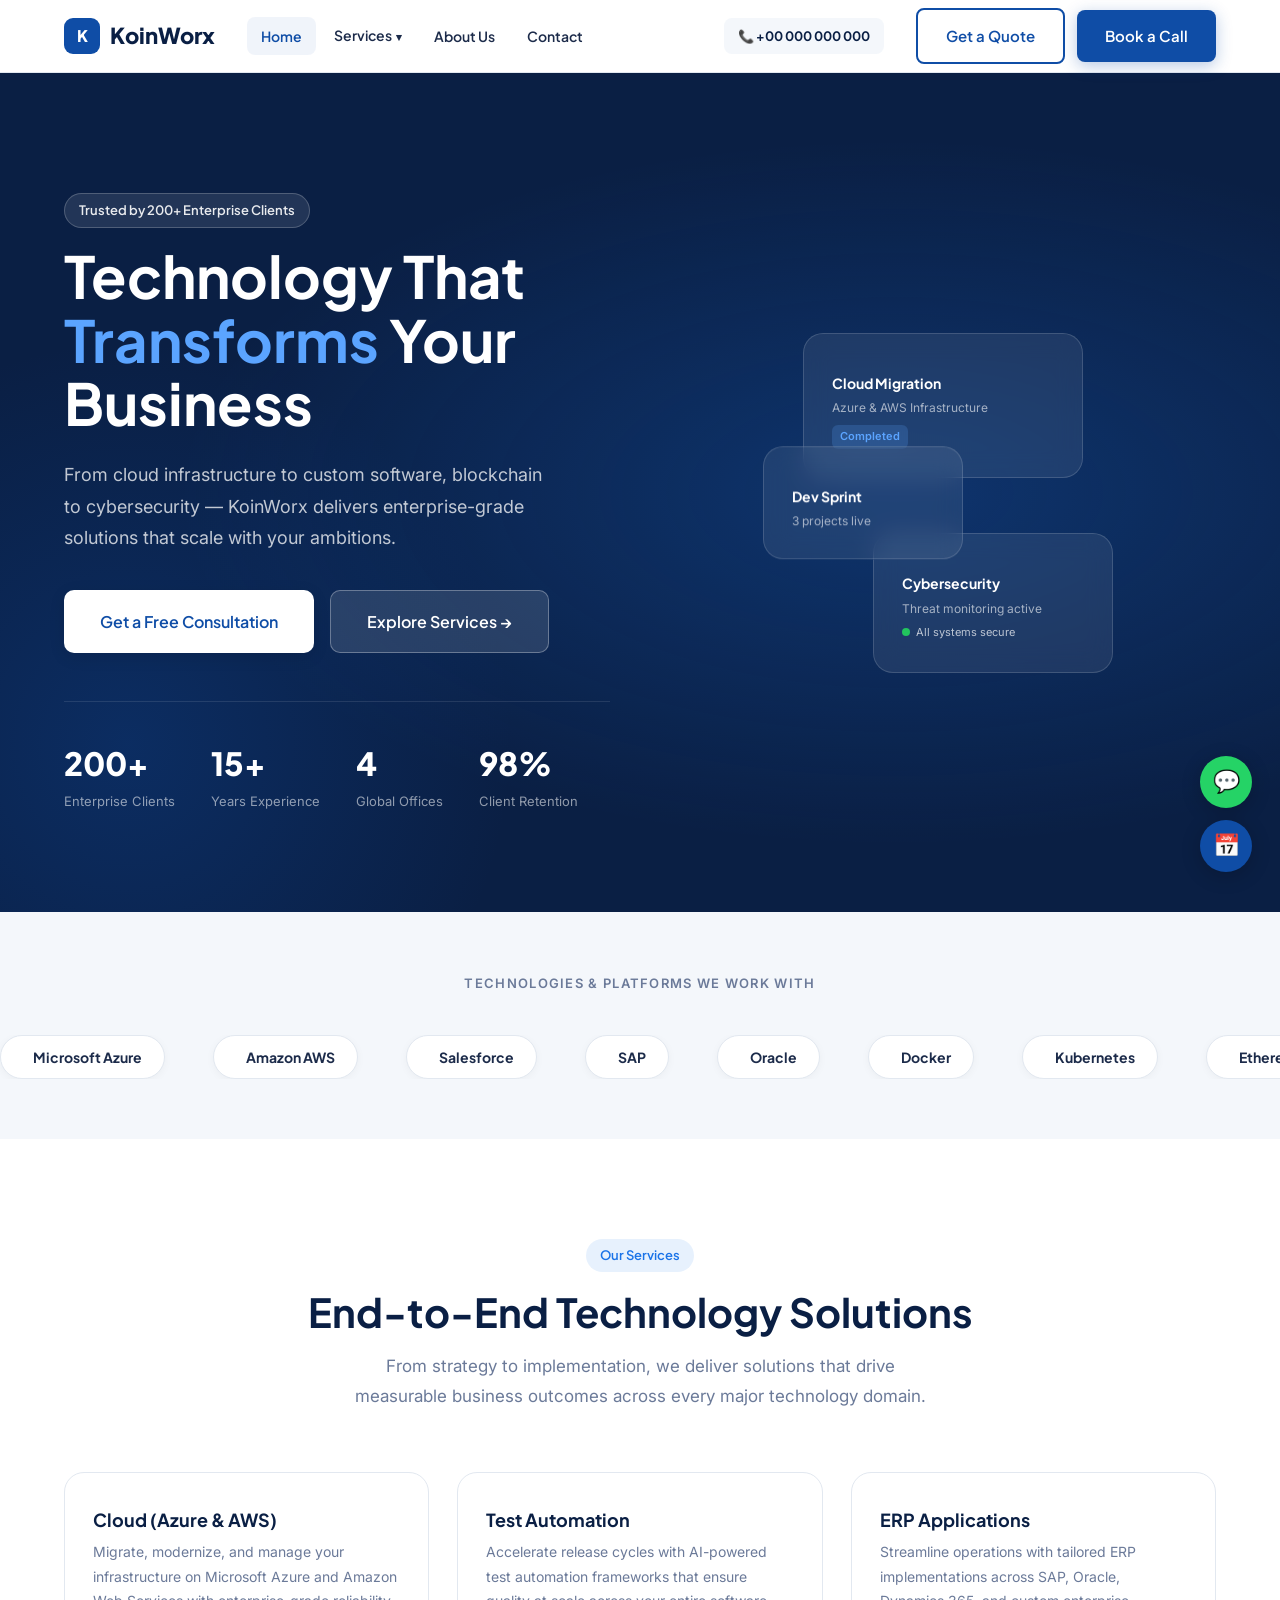
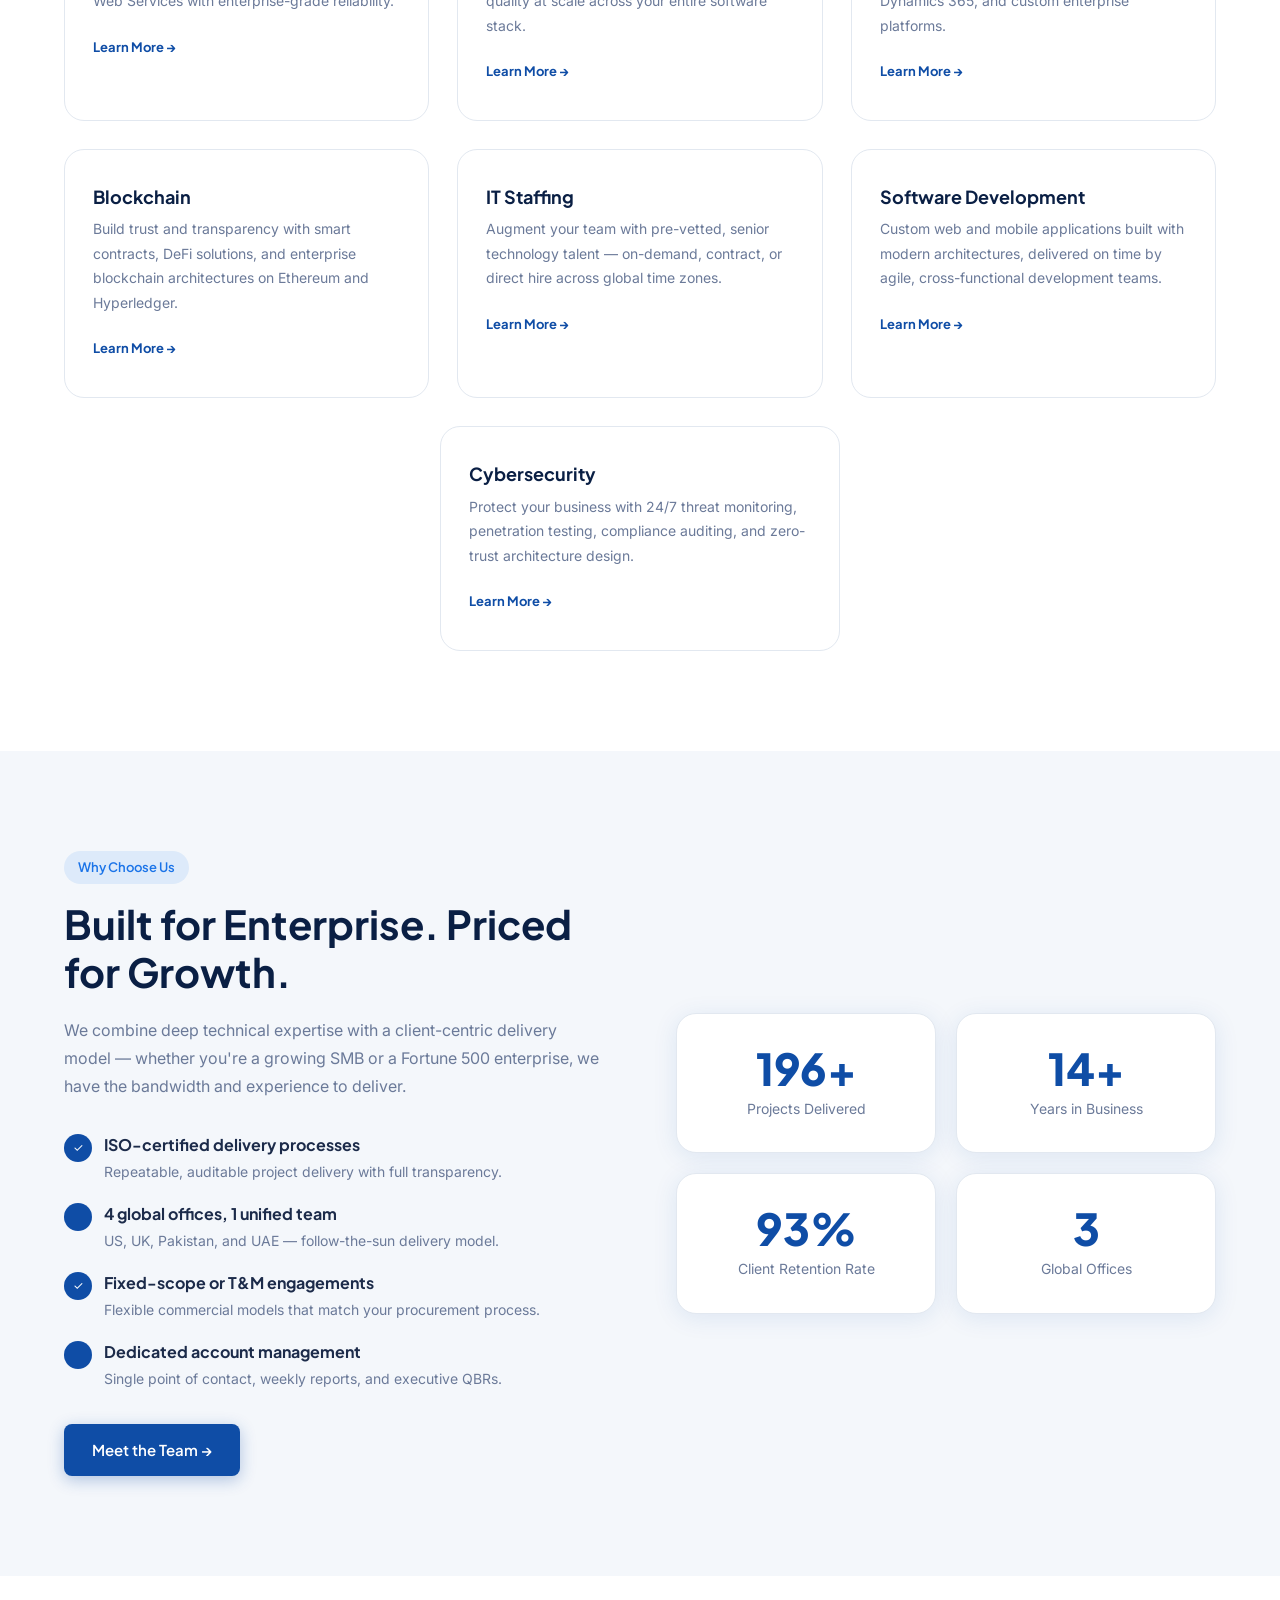
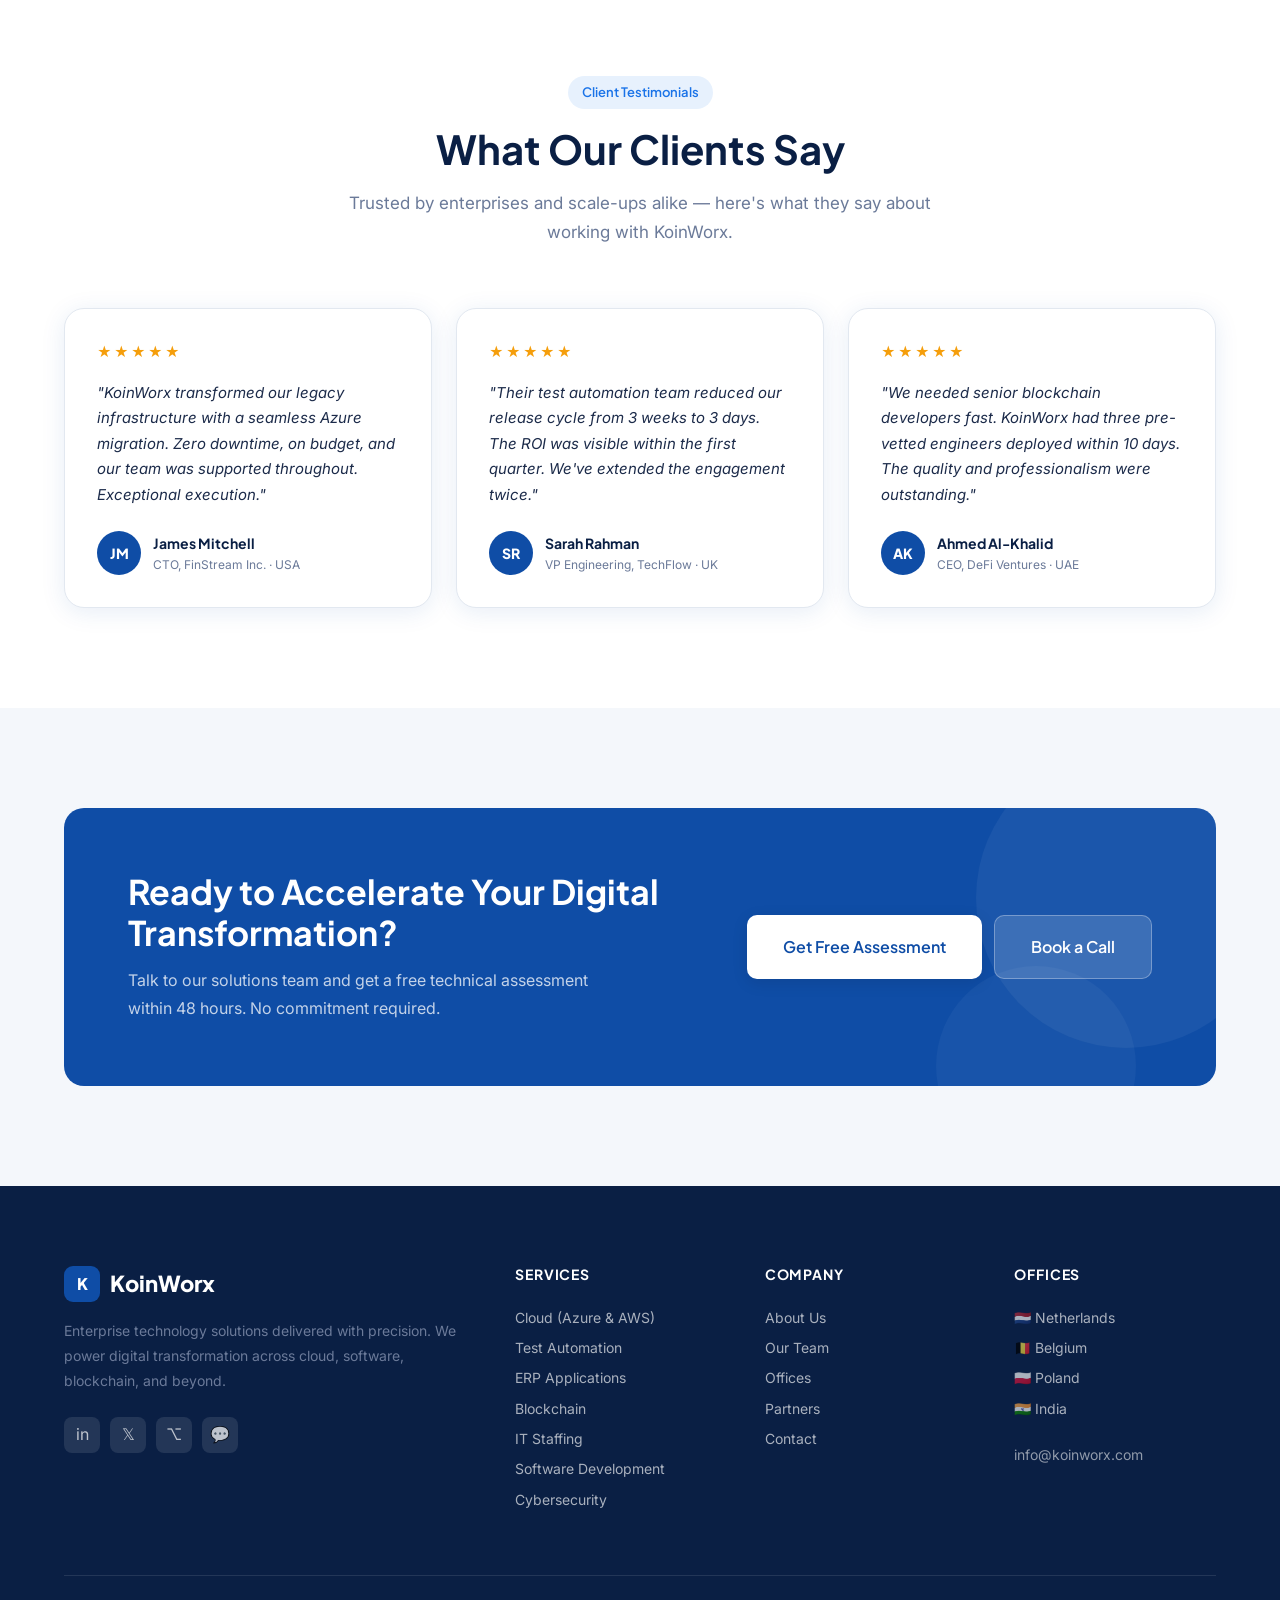
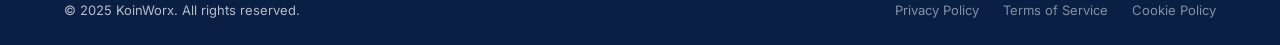
==== index.html @ 133650a2 "Add files via upload" ====
<!DOCTYPE html>
<html lang="en">
<head>
  <meta charset="UTF-8" />
  <meta name="viewport" content="width=device-width, initial-scale=1.0" />
  <title>KoinWorx — Enterprise Technology Solutions</title>
  <meta name="description" content="KoinWorx delivers enterprise-grade cloud, software development, blockchain, ERP, cybersecurity, and IT staffing solutions across the US, UK, Pakistan, and UAE." />
  <link rel="preconnect" href="https://fonts.googleapis.com" />
  <link rel="stylesheet" href="css/style.css" />
</head>
<body>
<div id="nav-placeholder"></div>
<section class="hero">
  <div class="container">
    <div class="hero-grid">
      <div class="hero-content">
        <div class="badge hero-badge">Trusted by 200+ Enterprise Clients</div>
        <h1>Technology That <span>Transforms</span> Your Business</h1>
        <p>From cloud infrastructure to custom software, blockchain to cybersecurity — KoinWorx delivers enterprise-grade solutions that scale with your ambitions.</p>
        <div class="hero-ctas">
          <a href="contact.html" class="btn btn-white btn-lg">Get a Free Consultation</a>
          <a href="services.html" class="btn btn-lg" style="background:rgba(255,255,255,.12);color:white;border:1px solid rgba(255,255,255,.3);">Explore Services →</a>
        </div>
        <div class="hero-stats">
          <div>
            <div class="hero-stat-num"><span data-count="200" data-suffix="+">0+</span></div>
            <div class="hero-stat-label">Enterprise Clients</div>
          </div>
          <div>
            <div class="hero-stat-num"><span data-count="15" data-suffix="+">0+</span></div>
            <div class="hero-stat-label">Years Experience</div>
          </div>
          <div>
            <div class="hero-stat-num"><span data-count="4">0</span></div>
            <div class="hero-stat-label">Global Offices</div>
          </div>
          <div>
            <div class="hero-stat-num"><span data-count="98" data-suffix="%">0%</span></div>
            <div class="hero-stat-label">Client Retention</div>
          </div>
        </div>
      </div>
      <div class="hero-visual">
        <div class="hero-card-stack">
          <div class="hero-card-main c1">
            <div class="hcm-icon"></div>
            <div class="hcm-title">Cloud Migration</div>
            <div class="hcm-sub">Azure & AWS Infrastructure</div>
            <div class="hcm-chip">Completed</div>
          </div>
          <div class="hero-card-main c2">
            <div class="hcm-icon"></div>
            <div class="hcm-title">Cybersecurity</div>
            <div class="hcm-sub">Threat monitoring active</div>
            <div><span class="hcm-dot-green"></span><span style="font-size:11px;opacity:.7;">All systems secure</span></div>
          </div>
          <div class="hero-card-main c3">
            <div class="hcm-icon"></div>
            <div class="hcm-title">Dev Sprint</div>
            <div class="hcm-sub">3 projects live</div>
          </div>
        </div>
      </div>
    </div>
  </div>
</section>
<div class="section--gray marquee-section">
  <div class="container">
    <p class="marquee-label">Technologies & Platforms We Work With</p>
  </div>
  <div class="marquee-track">
    <div class="marquee-inner">
      <div class="logo-pill"><span></span> Microsoft Azure</div>
      <div class="logo-pill"><span></span> Amazon AWS</div>
      <div class="logo-pill"><span></span> Salesforce</div>
      <div class="logo-pill"><span></span> SAP</div>
      <div class="logo-pill"><span></span> Oracle</div>
      <div class="logo-pill"><span></span> Docker</div>
      <div class="logo-pill"><span></span> Kubernetes</div>
      <div class="logo-pill"><span></span> Ethereum</div>
      <div class="logo-pill"><span></span> Power Automate</div>
      <div class="logo-pill"><span></span> Power BI</div>
      <div class="logo-pill"><span></span> Dynamics 365</div>
      <div class="logo-pill"><span></span> CrowdStrike</div>
      <div class="logo-pill"><span></span> Microsoft Azure</div>
      <div class="logo-pill"><span></span> Amazon AWS</div>
      <div class="logo-pill"><span></span> Salesforce</div>
      <div class="logo-pill"><span></span> SAP</div>
      <div class="logo-pill"><span></span> Oracle</div>
      <div class="logo-pill"><span></span> Docker</div>
      <div class="logo-pill"><span></span> Kubernetes</div>
      <div class="logo-pill"><span></span> Ethereum</div>
      <div class="logo-pill"><span></span> Power Automate</div>
      <div class="logo-pill"><span></span> Power BI</div>
      <div class="logo-pill"><span></span> Dynamics 365</div>
      <div class="logo-pill"><span></span> CyberRemedy</div>
    </div>
  </div>
</div>
<section class="section">
  <div class="container">
    <div class="section-header">
      <div class="badge section-label">Our Services</div>
      <h2>End-to-End Technology Solutions</h2>
      <p>From strategy to implementation, we deliver solutions that drive measurable business outcomes across every major technology domain.</p>
    </div>
    <div class="services-grid">
      <div class="service-card" data-aos="fade-up" data-aos-delay="0">
        <h3>Cloud (Azure & AWS)</h3>
        <p>Migrate, modernize, and manage your infrastructure on Microsoft Azure and Amazon Web Services with enterprise-grade reliability.</p>
        <a href="services/cloud.html" class="sc-link">Learn More →</a>
      </div>
      <div class="service-card" data-aos="fade-up" data-aos-delay="80">
        <h3>Test Automation</h3>
        <p>Accelerate release cycles with AI-powered test automation frameworks that ensure quality at scale across your entire software stack.</p>
        <a href="services/test-automation.html" class="sc-link">Learn More →</a>
      </div>
      <div class="service-card" data-aos="fade-up" data-aos-delay="160">
        <h3>ERP Applications</h3>
        <p>Streamline operations with tailored ERP implementations across SAP, Oracle, Dynamics 365, and custom enterprise platforms.</p>
        <a href="services/erp.html" class="sc-link">Learn More →</a>
      </div>
      <div class="service-card" data-aos="fade-up" data-aos-delay="0">
        <h3>Blockchain</h3>
        <p>Build trust and transparency with smart contracts, DeFi solutions, and enterprise blockchain architectures on Ethereum and Hyperledger.</p>
        <a href="services/blockchain.html" class="sc-link">Learn More →</a>
      </div>
      <div class="service-card" data-aos="fade-up" data-aos-delay="80">
        <h3>IT Staffing</h3>
        <p>Augment your team with pre-vetted, senior technology talent — on-demand, contract, or direct hire across global time zones.</p>
        <a href="services/it-staffing.html" class="sc-link">Learn More →</a>
      </div>
      <div class="service-card" data-aos="fade-up" data-aos-delay="160">
        <h3>Software Development</h3>
        <p>Custom web and mobile applications built with modern architectures, delivered on time by agile, cross-functional development teams.</p>
        <a href="services/software-development.html" class="sc-link">Learn More →</a>
      </div>
      <div class="service-card" data-aos="fade-up" data-aos-delay="0" style="grid-column: 1 / -1; max-width: 400px; margin: 0 auto;">
        <h3>Cybersecurity</h3>
        <p>Protect your business with 24/7 threat monitoring, penetration testing, compliance auditing, and zero-trust architecture design.</p>
        <a href="services/cybersecurity.html" class="sc-link">Learn More →</a>
      </div>
    </div>
  </div>
</section>
<section class="section section--gray">
  <div class="container">
    <div style="display:grid;grid-template-columns:1fr 1fr;gap:72px;align-items:center;">
      <div data-aos="fade-right">
        <div class="badge">Why Choose Us</div>
        <h2>Built for Enterprise. Priced for Growth.</h2>
        <p style="margin:20px 0 32px;">We combine deep technical expertise with a client-centric delivery model — whether you're a growing SMB or a Fortune 500 enterprise, we have the bandwidth and experience to deliver.</p>
        <div style="display:flex;flex-direction:column;gap:16px;">
          <div style="display:flex;gap:12px;align-items:flex-start;">
            <div style="width:28px;height:28px;background:var(--primary);border-radius:50%;display:flex;align-items:center;justify-content:center;color:white;font-size:12px;flex-shrink:0;margin-top:2px;">✓</div>
            <div><strong style="font-family:'Plus Jakarta Sans',sans-serif;">ISO-certified delivery processes</strong><p style="font-size:14px;margin-top:2px;">Repeatable, auditable project delivery with full transparency.</p></div>
          </div>
          <div style="display:flex;gap:12px;align-items:flex-start;">
            <div style="width:28px;height:28px;background:var(--primary);border-radius:50%;display:flex;align-items:center;justify-content:center;color:white;font-size:12px;flex-shrink:0;margin-top:2px;"></div>
            <div><strong style="font-family:'Plus Jakarta Sans',sans-serif;">4 global offices, 1 unified team</strong><p style="font-size:14px;margin-top:2px;">US, UK, Pakistan, and UAE — follow-the-sun delivery model.</p></div>
          </div>
          <div style="display:flex;gap:12px;align-items:flex-start;">
            <div style="width:28px;height:28px;background:var(--primary);border-radius:50%;display:flex;align-items:center;justify-content:center;color:white;font-size:12px;flex-shrink:0;margin-top:2px;">✓</div>
            <div><strong style="font-family:'Plus Jakarta Sans',sans-serif;">Fixed-scope or T&M engagements</strong><p style="font-size:14px;margin-top:2px;">Flexible commercial models that match your procurement process.</p></div>
          </div>
          <div style="display:flex;gap:12px;align-items:flex-start;">
            <div style="width:28px;height:28px;background:var(--primary);border-radius:50%;display:flex;align-items:center;justify-content:center;color:white;font-size:12px;flex-shrink:0;margin-top:2px;"></div>
            <div><strong style="font-family:'Plus Jakarta Sans',sans-serif;">Dedicated account management</strong><p style="font-size:14px;margin-top:2px;">Single point of contact, weekly reports, and executive QBRs.</p></div>
          </div>
        </div>
        <div style="margin-top:32px;">
          <a href="about.html" class="btn btn-primary">Meet the Team →</a>
        </div>
      </div>
      <div data-aos="fade-left">
        <div class="stats-block" style="display:grid;grid-template-columns:1fr 1fr;gap:20px;">
          <div class="card" style="text-align:center;padding:32px 20px;">
            <div style="font-family:'Plus Jakarta Sans',sans-serif;font-size:44px;font-weight:800;color:var(--primary);line-height:1;"><span data-count="200" data-suffix="+">0+</span></div>
            <div style="font-size:14px;color:var(--muted);margin-top:8px;">Projects Delivered</div>
          </div>
          <div class="card" style="text-align:center;padding:32px 20px;">
            <div style="font-family:'Plus Jakarta Sans',sans-serif;font-size:44px;font-weight:800;color:var(--primary);line-height:1;"><span data-count="15" data-suffix="+">0+</span></div>
            <div style="font-size:14px;color:var(--muted);margin-top:8px;">Years in Business</div>
          </div>
          <div class="card" style="text-align:center;padding:32px 20px;">
            <div style="font-family:'Plus Jakarta Sans',sans-serif;font-size:44px;font-weight:800;color:var(--primary);line-height:1;"><span data-count="98" data-suffix="%">0%</span></div>
            <div style="font-size:14px;color:var(--muted);margin-top:8px;">Client Retention Rate</div>
          </div>
          <div class="card" style="text-align:center;padding:32px 20px;">
            <div style="font-family:'Plus Jakarta Sans',sans-serif;font-size:44px;font-weight:800;color:var(--primary);line-height:1;"><span data-count="4">0</span></div>
            <div style="font-size:14px;color:var(--muted);margin-top:8px;">Global Offices</div>
          </div>
        </div>
      </div>
    </div>
  </div>
</section>
<section class="section">
  <div class="container">
    <div class="section-header">
      <div class="badge">Client Testimonials</div>
      <h2>What Our Clients Say</h2>
      <p>Trusted by enterprises and scale-ups alike — here's what they say about working with KoinWorx.</p>
    </div>
    <div class="testimonials-grid">
      <div class="testi-card" data-aos="fade-up" data-aos-delay="0">
        <div class="testi-stars">★★★★★</div>
        <p>"KoinWorx transformed our legacy infrastructure with a seamless Azure migration. Zero downtime, on budget, and our team was supported throughout. Exceptional execution."</p>
        <div class="testi-author">
          <div class="testi-avatar">JM</div>
          <div>
            <div class="testi-name">James Mitchell</div>
            <div class="testi-role">CTO, FinStream Inc. · USA</div>
          </div>
        </div>
      </div>
      <div class="testi-card" data-aos="fade-up" data-aos-delay="100">
        <div class="testi-stars">★★★★★</div>
        <p>"Their test automation team reduced our release cycle from 3 weeks to 3 days. The ROI was visible within the first quarter. We've extended the engagement twice."</p>
        <div class="testi-author">
          <div class="testi-avatar">SR</div>
          <div>
            <div class="testi-name">Sarah Rahman</div>
            <div class="testi-role">VP Engineering, TechFlow · UK</div>
          </div>
        </div>
      </div>
      <div class="testi-card" data-aos="fade-up" data-aos-delay="200">
        <div class="testi-stars">★★★★★</div>
        <p>"We needed senior blockchain developers fast. KoinWorx had three pre-vetted engineers deployed within 10 days. The quality and professionalism were outstanding."</p>
        <div class="testi-author">
          <div class="testi-avatar">AK</div>
          <div>
            <div class="testi-name">Ahmed Al-Khalid</div>
            <div class="testi-role">CEO, DeFi Ventures · UAE</div>
          </div>
        </div>
      </div>
    </div>
  </div>
</section>
<section class="section section--gray">
  <div class="container">
    <div class="cta-banner" data-aos="zoom-in">
      <div>
        <h2>Ready to Accelerate Your Digital Transformation?</h2>
        <p>Talk to our solutions team and get a free technical assessment within 48 hours. No commitment required.</p>
      </div>
      <div class="cta-banner-btns">
        <a href="contact.html" class="btn btn-white btn-lg">Get Free Assessment</a>
        <a href="contact.html#book" class="btn btn-lg" style="background:rgba(255,255,255,.15);color:white;border:1px solid rgba(255,255,255,.3);"> Book a Call</a>
      </div>
    </div>
  </div>
</section>
<div id="footer-placeholder"></div>
<script src="js/components.js"></script>
<script src="js/main.js"></script>
</body>
</html>
---- css/style.css ----
/* ============================================================
   KoinWorx Design System — style.css
   ============================================================ */

@import url('https://fonts.googleapis.com/css2?family=Plus+Jakarta+Sans:wght@400;500;600;700;800&family=Inter:wght@400;500;600&display=swap');

/* ── CSS Variables ── */
:root {
  --primary:   #0F4DA6;
  --accent:    #1A73E8;
  --navy:      #0A1F44;
  --light-bg:  #F4F7FB;
  --white:     #FFFFFF;
  --text:      #1C2B4A;
  --muted:     #6B7A99;
  --border:    #E2E8F0;
  --shadow:    0 4px 24px rgba(15,77,166,.10);
  --shadow-lg: 0 12px 48px rgba(15,77,166,.16);
  --radius:    12px;
  --radius-lg: 20px;
  --transition: .25s cubic-bezier(.4,0,.2,1);
}

/* ── Reset ── */
*, *::before, *::after { box-sizing: border-box; margin: 0; padding: 0; }
html { scroll-behavior: smooth; font-size: 16px; }
body {
  font-family: 'Inter', sans-serif;
  color: var(--text);
  background: var(--white);
  line-height: 1.6;
  overflow-x: hidden;
}
img { max-width: 100%; height: auto; display: block; }
a { color: inherit; text-decoration: none; }
ul { list-style: none; }

/* ── Typography ── */
h1,h2,h3,h4,h5,h6 {
  font-family: 'Plus Jakarta Sans', sans-serif;
  font-weight: 700;
  line-height: 1.2;
  color: var(--navy);
}
h1 { font-size: clamp(36px,5vw,56px); }
h2 { font-size: clamp(28px,3.5vw,40px); }
h3 { font-size: clamp(20px,2.5vw,26px); }
h4 { font-size: 18px; }
p  { color: var(--muted); line-height: 1.75; }

/* ── Layout ── */
.container { max-width: 1200px; margin: 0 auto; padding: 0 24px; }
.section    { padding: 100px 0; }
.section--gray { background: var(--light-bg); }
.section--navy { background: var(--navy); }

/* ── Buttons ── */
.btn {
  display: inline-flex;
  align-items: center;
  gap: 8px;
  padding: 14px 28px;
  border-radius: 8px;
  font-family: 'Plus Jakarta Sans', sans-serif;
  font-weight: 600;
  font-size: 15px;
  cursor: pointer;
  border: none;
  transition: var(--transition);
  white-space: nowrap;
}
.btn-primary {
  background: var(--primary);
  color: var(--white);
  box-shadow: 0 4px 16px rgba(15,77,166,.3);
}
.btn-primary:hover {
  background: var(--accent);
  transform: translateY(-2px);
  box-shadow: 0 8px 24px rgba(26,115,232,.4);
}
.btn-outline {
  background: transparent;
  color: var(--primary);
  border: 2px solid var(--primary);
}
.btn-outline:hover {
  background: var(--primary);
  color: var(--white);
  transform: translateY(-2px);
}
.btn-white {
  background: var(--white);
  color: var(--primary);
  box-shadow: 0 4px 16px rgba(0,0,0,.1);
}
.btn-white:hover {
  background: var(--light-bg);
  transform: translateY(-2px);
}
.btn-lg { padding: 18px 36px; font-size: 16px; border-radius: 10px; }

/* ── Badge / Tag ── */
.badge {
  display: inline-flex;
  align-items: center;
  gap: 6px;
  background: rgba(26,115,232,.1);
  color: var(--accent);
  border-radius: 100px;
  padding: 6px 14px;
  font-size: 13px;
  font-weight: 600;
  font-family: 'Plus Jakarta Sans', sans-serif;
  margin-bottom: 16px;
}

/* ── Section Labels ── */
.section-label {
  text-align: center;
  margin-bottom: 16px;
}
.section-header { text-align: center; margin-bottom: 60px; }
.section-header h2 { margin-bottom: 16px; }
.section-header p  { max-width: 600px; margin: 0 auto; font-size: 17px; }

/* ── Cards ── */
.card {
  background: var(--white);
  border-radius: var(--radius-lg);
  padding: 36px 32px;
  box-shadow: var(--shadow);
  border: 1px solid var(--border);
  transition: var(--transition);
}
.card:hover {
  transform: translateY(-6px);
  box-shadow: var(--shadow-lg);
  border-color: rgba(15,77,166,.2);
}
.card-icon {
  width: 56px; height: 56px;
  background: rgba(26,115,232,.1);
  border-radius: 14px;
  display: flex; align-items: center; justify-content: center;
  margin-bottom: 20px;
  color: var(--accent);
  font-size: 24px;
  transition: var(--transition);
}
.card:hover .card-icon {
  background: var(--primary);
  color: var(--white);
}

/* ── Grid Layouts ── */
.grid-2 { display: grid; grid-template-columns: repeat(2,1fr); gap: 32px; }
.grid-3 { display: grid; grid-template-columns: repeat(3,1fr); gap: 28px; }
.grid-4 { display: grid; grid-template-columns: repeat(4,1fr); gap: 24px; }

/* ============================================================
   NAVIGATION
   ============================================================ */
.nav {
  position: sticky; top: 0; z-index: 1000;
  background: rgba(255,255,255,.97);
  backdrop-filter: blur(12px);
  border-bottom: 1px solid var(--border);
  transition: var(--transition);
}
.nav.scrolled { box-shadow: 0 2px 20px rgba(0,0,0,.08); }
.nav-inner {
  display: flex; align-items: center;
  justify-content: space-between;
  height: 72px;
  gap: 32px;
}
.nav-logo {
  display: flex; align-items: center; gap: 10px;
  font-family: 'Plus Jakarta Sans', sans-serif;
  font-weight: 800;
  font-size: 22px;
  color: var(--navy);
  flex-shrink: 0;
}
.nav-logo-icon {
  width: 36px; height: 36px;
  background: var(--primary);
  border-radius: 9px;
  display: flex; align-items: center; justify-content: center;
  color: white;
  font-size: 16px;
  font-weight: 800;
}
.nav-links {
  display: flex; align-items: center; gap: 4px;
  flex: 1;
}
.nav-links a {
  padding: 8px 14px;
  border-radius: 8px;
  font-family: 'Plus Jakarta Sans', sans-serif;
  font-weight: 600;
  font-size: 14px;
  color: var(--text);
  transition: var(--transition);
  position: relative;
}
.nav-links a:hover, .nav-links a.active {
  color: var(--primary);
  background: rgba(15,77,166,.06);
}

/* Services Dropdown */
.nav-dropdown { position: relative; }
.nav-dropdown > a::after {
  content: '▾';
  margin-left: 4px;
  font-size: 11px;
}
.dropdown-menu {
  position: absolute; top: calc(100% + 8px); left: 0;
  background: var(--white);
  border: 1px solid var(--border);
  border-radius: var(--radius);
  box-shadow: var(--shadow-lg);
  min-width: 240px;
  padding: 8px;
  opacity: 0; visibility: hidden;
  transform: translateY(-8px);
  transition: var(--transition);
  z-index: 100;
}
.nav-dropdown:hover .dropdown-menu {
  opacity: 1; visibility: visible; transform: translateY(0);
}
.dropdown-menu a {
  display: flex; align-items: center; gap: 10px;
  padding: 10px 14px;
  border-radius: 8px;
  font-size: 14px;
  color: var(--text);
  transition: var(--transition);
}
.dropdown-menu a:hover {
  background: var(--light-bg);
  color: var(--primary);
}
.dropdown-menu a span.icon { font-size: 16px; }

.nav-phone {
  display: flex; align-items: center; gap: 6px;
  font-family: 'Plus Jakarta Sans', sans-serif;
  font-weight: 700;
  font-size: 13px;
  color: var(--navy);
  background: var(--light-bg);
  padding: 8px 14px;
  border-radius: 8px;
  flex-shrink: 0;
}
.nav-cta { display: flex; align-items: center; gap: 12px; flex-shrink: 0; }

/* Hamburger */
.hamburger {
  display: none;
  flex-direction: column; gap: 5px;
  cursor: pointer; background: none; border: none;
  padding: 4px;
}
.hamburger span {
  display: block; width: 24px; height: 2px;
  background: var(--navy); border-radius: 2px;
  transition: var(--transition);
}

/* Mobile Nav */
.mobile-nav {
  display: none;
  flex-direction: column;
  background: var(--white);
  border-top: 1px solid var(--border);
  padding: 16px 0;
}
.mobile-nav.open { display: flex; }
.mobile-nav a {
  display: block; padding: 12px 24px;
  font-family: 'Plus Jakarta Sans', sans-serif;
  font-weight: 600; font-size: 15px;
  color: var(--text);
  border-bottom: 1px solid var(--border);
}
.mobile-nav a:last-child { border-bottom: none; }
.mobile-nav a:hover { color: var(--primary); background: var(--light-bg); }

/* ============================================================
   FOOTER
   ============================================================ */
.footer {
  background: var(--navy);
  color: rgba(255,255,255,.7);
  padding: 80px 0 0;
}
.footer-grid {
  display: grid;
  grid-template-columns: 2fr 1fr 1fr 1fr;
  gap: 48px;
  padding-bottom: 60px;
}
.footer-brand p { margin-top: 16px; font-size: 14px; line-height: 1.8; }
.footer-social { display: flex; gap: 10px; margin-top: 24px; }
.footer-social a {
  width: 36px; height: 36px;
  background: rgba(255,255,255,.1);
  border-radius: 8px;
  display: flex; align-items: center; justify-content: center;
  font-size: 16px;
  transition: var(--transition);
}
.footer-social a:hover { background: var(--accent); }
.footer-col h4 {
  color: var(--white);
  font-family: 'Plus Jakarta Sans', sans-serif;
  font-size: 14px;
  font-weight: 700;
  text-transform: uppercase;
  letter-spacing: .06em;
  margin-bottom: 20px;
}
.footer-col a {
  display: block;
  font-size: 14px;
  padding: 4px 0;
  color: rgba(255,255,255,.65);
  transition: var(--transition);
}
.footer-col a:hover { color: var(--white); padding-left: 4px; }
.footer-bottom {
  border-top: 1px solid rgba(255,255,255,.1);
  padding: 24px 0;
  display: flex; align-items: center;
  justify-content: space-between;
  font-size: 13px;
}
.footer-bottom-links { display: flex; gap: 24px; }
.footer-bottom-links a { color: rgba(255,255,255,.5); transition: var(--transition); }
.footer-bottom-links a:hover { color: white; }

/* ============================================================
   FLOATING WIDGETS
   ============================================================ */
.float-widgets {
  position: fixed;
  bottom: 28px; right: 28px;
  display: flex; flex-direction: column;
  gap: 12px; z-index: 999;
}
.float-btn {
  width: 52px; height: 52px;
  border-radius: 50%;
  display: flex; align-items: center; justify-content: center;
  font-size: 22px;
  box-shadow: 0 4px 20px rgba(0,0,0,.2);
  cursor: pointer;
  border: none;
  transition: var(--transition);
  text-decoration: none;
}
.float-btn:hover { transform: scale(1.1); }
.float-whatsapp { background: #25D366; color: white; }
.float-call     { background: var(--primary); color: white; }

/* ============================================================
   HERO — Homepage
   ============================================================ */
.hero {
  position: relative;
  background: var(--navy);
  overflow: hidden;
  padding: 120px 0 100px;
  min-height: 680px;
  display: flex; align-items: center;
}
.hero::before {
  content: '';
  position: absolute; inset: 0;
  background: radial-gradient(ellipse 80% 60% at 70% 50%, rgba(26,115,232,.25) 0%, transparent 70%),
              radial-gradient(ellipse 50% 80% at 10% 80%, rgba(15,77,166,.3) 0%, transparent 60%);
}
.hero-grid { position: relative; z-index: 1; display: grid; grid-template-columns: 1fr 1fr; gap: 60px; align-items: center; }
.hero-badge { background: rgba(255,255,255,.1); color: rgba(255,255,255,.9); border: 1px solid rgba(255,255,255,.2); }
.hero h1 { color: white; font-size: clamp(38px,5vw,58px); line-height: 1.1; margin-bottom: 24px; }
.hero h1 span { color: #5BA4FF; }
.hero p  { color: rgba(255,255,255,.75); font-size: 18px; max-width: 480px; margin-bottom: 36px; }
.hero-ctas { display: flex; gap: 16px; flex-wrap: wrap; }
.hero-stats { display: flex; gap: 36px; margin-top: 48px; padding-top: 36px; border-top: 1px solid rgba(255,255,255,.1); }
.hero-stat-num { font-family: 'Plus Jakarta Sans', sans-serif; font-size: 32px; font-weight: 800; color: white; }
.hero-stat-label { font-size: 13px; color: rgba(255,255,255,.55); margin-top: 2px; }

/* Hero Visual */
.hero-visual {
  display: flex; align-items: center; justify-content: center;
  position: relative;
}
.hero-card-stack {
  position: relative;
  width: 380px; height: 380px;
}
.hero-card-main {
  position: absolute;
  background: rgba(255,255,255,.08);
  border: 1px solid rgba(255,255,255,.15);
  backdrop-filter: blur(12px);
  border-radius: 20px;
  padding: 28px;
  color: white;
}
.hero-card-main.c1 {
  width: 280px; top: 20px; left: 50px;
}
.hero-card-main.c2 {
  width: 240px; bottom: 20px; right: 20px;
}
.hero-card-main.c3 {
  width: 200px; top: 50%; left: 10px;
  transform: translateY(-50%);
}
.hcm-icon { font-size: 28px; margin-bottom: 10px; }
.hcm-title { font-family: 'Plus Jakarta Sans', sans-serif; font-weight: 700; font-size: 14px; margin-bottom: 4px; }
.hcm-sub   { font-size: 12px; opacity: .6; }
.hcm-chip  { display: inline-block; background: rgba(91,164,255,.2); color: #5BA4FF; border-radius: 6px; padding: 3px 8px; font-size: 11px; font-weight: 600; margin-top: 8px; }
.hcm-dot-green { display: inline-block; width: 8px; height: 8px; border-radius: 50%; background: #22C55E; margin-right: 6px; }

/* ============================================================
   STATS STRIP
   ============================================================ */
.stats-strip {
  background: var(--primary);
  padding: 48px 0;
}
.stats-grid {
  display: grid;
  grid-template-columns: repeat(4,1fr);
  gap: 1px;
  background: rgba(255,255,255,.15);
}
.stat-item {
  background: var(--primary);
  padding: 32px 24px;
  text-align: center;
}
.stat-num {
  font-family: 'Plus Jakarta Sans', sans-serif;
  font-size: 48px; font-weight: 800;
  color: white;
  line-height: 1;
  margin-bottom: 8px;
}
.stat-label {
  font-size: 14px;
  color: rgba(255,255,255,.7);
  font-weight: 500;
}

/* ============================================================
   SERVICES GRID — Home
   ============================================================ */
.services-grid {
  display: grid;
  grid-template-columns: repeat(3,1fr);
  gap: 28px;
}
.service-card {
  background: var(--white);
  border: 1px solid var(--border);
  border-radius: var(--radius-lg);
  padding: 36px 28px;
  transition: var(--transition);
  position: relative;
  overflow: hidden;
}
.service-card::before {
  content: '';
  position: absolute; bottom: 0; left: 0; right: 0;
  height: 3px;
  background: var(--primary);
  transform: scaleX(0);
  transition: var(--transition);
  transform-origin: left;
}
.service-card:hover { transform: translateY(-6px); box-shadow: var(--shadow-lg); border-color: transparent; }
.service-card:hover::before { transform: scaleX(1); }
.service-card-new::after {
  content: 'NEW';
  position: absolute; top: 16px; right: 16px;
  background: #EF4444;
  color: white;
  font-size: 10px; font-weight: 700;
  padding: 3px 8px; border-radius: 6px;
  font-family: 'Plus Jakarta Sans', sans-serif;
  letter-spacing: .05em;
}
.sc-icon {
  width: 52px; height: 52px;
  background: rgba(15,77,166,.08);
  border-radius: 14px;
  display: flex; align-items: center; justify-content: center;
  font-size: 24px;
  margin-bottom: 20px;
  transition: var(--transition);
}
.service-card:hover .sc-icon { background: var(--primary); }
.service-card h3 { font-size: 18px; margin-bottom: 10px; }
.service-card p  { font-size: 14px; margin-bottom: 20px; }
.sc-link {
  font-family: 'Plus Jakarta Sans', sans-serif;
  font-weight: 700;
  font-size: 13px;
  color: var(--primary);
  display: inline-flex; align-items: center; gap: 4px;
  transition: var(--transition);
}
.service-card:hover .sc-link { gap: 8px; }

/* ============================================================
   LOGOS MARQUEE
   ============================================================ */
.marquee-section { padding: 60px 0; overflow: hidden; }
.marquee-label {
  text-align: center;
  font-size: 13px;
  font-weight: 600;
  color: var(--muted);
  letter-spacing: .1em;
  text-transform: uppercase;
  margin-bottom: 40px;
}
.marquee-track { overflow: hidden; }
.marquee-inner {
  display: flex; gap: 48px; align-items: center;
  animation: marquee 22s linear infinite;
  width: max-content;
}
.marquee-inner:hover { animation-play-state: paused; }
@keyframes marquee {
  from { transform: translateX(0); }
  to   { transform: translateX(-50%); }
}
.logo-pill {
  display: flex; align-items: center; gap: 10px;
  background: var(--white);
  border: 1px solid var(--border);
  border-radius: 100px;
  padding: 10px 22px;
  font-family: 'Plus Jakarta Sans', sans-serif;
  font-weight: 700;
  font-size: 14px;
  color: var(--text);
  white-space: nowrap;
  box-shadow: 0 2px 8px rgba(0,0,0,.04);
}
.logo-pill span { font-size: 20px; }

/* ============================================================
   TESTIMONIALS
   ============================================================ */
.testimonials-grid {
  display: grid;
  grid-template-columns: repeat(3,1fr);
  gap: 24px;
}
.testi-card {
  background: var(--white);
  border: 1px solid var(--border);
  border-radius: var(--radius-lg);
  padding: 32px;
  box-shadow: var(--shadow);
  transition: var(--transition);
}
.testi-card:hover { transform: translateY(-4px); box-shadow: var(--shadow-lg); }
.testi-stars { color: #F59E0B; font-size: 14px; margin-bottom: 16px; letter-spacing: 2px; }
.testi-card p { font-size: 15px; color: var(--text); line-height: 1.7; margin-bottom: 24px; font-style: italic; }
.testi-author { display: flex; align-items: center; gap: 12px; }
.testi-avatar {
  width: 44px; height: 44px;
  border-radius: 50%;
  background: var(--primary);
  display: flex; align-items: center; justify-content: center;
  color: white;
  font-family: 'Plus Jakarta Sans', sans-serif;
  font-weight: 800;
  font-size: 14px;
  flex-shrink: 0;
}
.testi-name { font-family: 'Plus Jakarta Sans', sans-serif; font-weight: 700; font-size: 14px; color: var(--navy); }
.testi-role { font-size: 12px; color: var(--muted); }

/* ============================================================
   CTA BANNER
   ============================================================ */
.cta-banner {
  background: var(--primary);
  border-radius: var(--radius-lg);
  padding: 64px;
  display: flex; align-items: center;
  justify-content: space-between;
  gap: 40px;
  position: relative;
  overflow: hidden;
}
.cta-banner::before {
  content: '';
  position: absolute;
  right: -60px; top: -60px;
  width: 300px; height: 300px;
  border-radius: 50%;
  background: rgba(255,255,255,.05);
}
.cta-banner::after {
  content: '';
  position: absolute;
  right: 80px; bottom: -80px;
  width: 200px; height: 200px;
  border-radius: 50%;
  background: rgba(255,255,255,.04);
}
.cta-banner h2 { color: white; font-size: clamp(24px,3vw,34px); margin-bottom: 12px; }
.cta-banner p  { color: rgba(255,255,255,.75); font-size: 16px; max-width: 500px; }
.cta-banner-btns { display: flex; gap: 12px; flex-wrap: wrap; flex-shrink: 0; }

/* ============================================================
   PAGE HERO (inner pages)
   ============================================================ */
.page-hero {
  background: var(--navy);
  padding: 80px 0;
  position: relative;
  overflow: hidden;
}
.page-hero::before {
  content: '';
  position: absolute; inset: 0;
  background: radial-gradient(ellipse 60% 80% at 80% 50%, rgba(26,115,232,.2) 0%, transparent 70%);
}
.page-hero-inner { position: relative; z-index: 1; }
.page-hero .breadcrumb {
  display: flex; align-items: center; gap: 8px;
  font-size: 13px; color: rgba(255,255,255,.5);
  margin-bottom: 20px;
  font-family: 'Plus Jakarta Sans', sans-serif;
  font-weight: 600;
}
.page-hero .breadcrumb a { color: rgba(255,255,255,.5); transition: var(--transition); }
.page-hero .breadcrumb a:hover { color: white; }
.page-hero .breadcrumb span { color: rgba(255,255,255,.3); }
.page-hero h1 { color: white; margin-bottom: 20px; }
.page-hero p  { color: rgba(255,255,255,.7); font-size: 18px; max-width: 600px; }

/* ============================================================
   SERVICE DETAIL PAGE
   ============================================================ */
.service-features { display: grid; grid-template-columns: repeat(2,1fr); gap: 24px; }
.feature-item {
  display: flex; gap: 16px;
  padding: 24px;
  background: var(--white);
  border: 1px solid var(--border);
  border-radius: var(--radius);
  transition: var(--transition);
}
.feature-item:hover { border-color: var(--primary); background: rgba(15,77,166,.02); }
.fi-icon {
  width: 44px; height: 44px; flex-shrink: 0;
  background: rgba(15,77,166,.08);
  border-radius: 10px;
  display: flex; align-items: center; justify-content: center;
  font-size: 20px;
  color: var(--primary);
}
.fi-text h4 { margin-bottom: 6px; font-size: 15px; }
.fi-text p  { font-size: 13px; }

/* Process Steps */
.process-steps {
  display: flex; flex-direction: column; gap: 24px;
}
.process-step {
  display: flex; gap: 24px; align-items: flex-start;
}
.ps-num {
  width: 48px; height: 48px; flex-shrink: 0;
  background: var(--primary);
  color: white;
  border-radius: 50%;
  display: flex; align-items: center; justify-content: center;
  font-family: 'Plus Jakarta Sans', sans-serif;
  font-weight: 800; font-size: 18px;
}
.ps-content h4 { margin-bottom: 8px; }
.ps-content p  { font-size: 14px; }

/* Tech Tags */
.tech-tags { display: flex; flex-wrap: wrap; gap: 10px; margin-top: 24px; }
.tech-tag {
  padding: 8px 16px;
  background: var(--light-bg);
  border: 1px solid var(--border);
  border-radius: 8px;
  font-size: 13px;
  font-weight: 600;
  font-family: 'Plus Jakarta Sans', sans-serif;
  color: var(--text);
  transition: var(--transition);
}
.tech-tag:hover {
  background: var(--primary);
  color: white;
  border-color: var(--primary);
}

/* ============================================================
   ABOUT PAGE
   ============================================================ */
.team-grid {
  display: grid;
  grid-template-columns: repeat(4,1fr);
  gap: 28px;
}
.team-card {
  background: var(--white);
  border: 1px solid var(--border);
  border-radius: var(--radius-lg);
  overflow: hidden;
  transition: var(--transition);
  text-align: center;
}
.team-card:hover { transform: translateY(-6px); box-shadow: var(--shadow-lg); }
.team-photo {
  height: 200px;
  background: linear-gradient(135deg, var(--primary), var(--accent));
  display: flex; align-items: center; justify-content: center;
  font-size: 56px;
}
.team-info { padding: 24px 20px; }
.team-name { font-family: 'Plus Jakarta Sans', sans-serif; font-weight: 700; font-size: 16px; color: var(--navy); margin-bottom: 4px; }
.team-title { font-size: 13px; color: var(--accent); font-weight: 600; margin-bottom: 8px; }
.team-bio { font-size: 13px; color: var(--muted); line-height: 1.6; }

.offices-grid {
  display: grid;
  grid-template-columns: repeat(2,1fr);
  gap: 28px;
}
.office-card {
  background: var(--white);
  border: 1px solid var(--border);
  border-radius: var(--radius-lg);
  padding: 32px;
  display: flex; gap: 20px;
  transition: var(--transition);
}
.office-card:hover { border-color: var(--primary); box-shadow: var(--shadow); }
.office-flag { font-size: 40px; flex-shrink: 0; }
.office-name { font-family: 'Plus Jakarta Sans', sans-serif; font-weight: 700; font-size: 18px; color: var(--navy); margin-bottom: 8px; }
.office-detail { font-size: 14px; color: var(--muted); line-height: 1.8; }
.office-contact a { color: var(--accent); font-weight: 600; font-size: 14px; }

.values-grid {
  display: grid;
  grid-template-columns: repeat(3,1fr);
  gap: 24px;
}
.value-card {
  background: var(--white);
  border: 1px solid var(--border);
  border-radius: var(--radius-lg);
  padding: 32px;
  text-align: center;
  transition: var(--transition);
}
.value-card:hover { border-color: var(--primary); box-shadow: var(--shadow); }
.value-icon {
  font-size: 40px;
  margin-bottom: 16px;
}
.value-card h3 { font-size: 18px; margin-bottom: 10px; }
.value-card p  { font-size: 14px; }

/* Partners */
.partners-grid {
  display: grid;
  grid-template-columns: repeat(4,1fr);
  gap: 20px;
}
.partner-badge {
  background: var(--white);
  border: 1px solid var(--border);
  border-radius: var(--radius);
  padding: 20px;
  display: flex; align-items: center; justify-content: center;
  gap: 10px;
  font-family: 'Plus Jakarta Sans', sans-serif;
  font-weight: 700;
  font-size: 14px;
  color: var(--text);
  transition: var(--transition);
}
.partner-badge:hover { border-color: var(--primary); box-shadow: var(--shadow); color: var(--primary); }
.partner-badge span { font-size: 24px; }

/* ============================================================
   CONTACT PAGE
   ============================================================ */
.contact-grid {
  display: grid;
  grid-template-columns: 1fr 1fr;
  gap: 60px;
  align-items: start;
}
.contact-form {
  background: var(--white);
  border: 1px solid var(--border);
  border-radius: var(--radius-lg);
  padding: 48px;
  box-shadow: var(--shadow);
}
.form-group { margin-bottom: 20px; }
.form-group label {
  display: block;
  font-family: 'Plus Jakarta Sans', sans-serif;
  font-weight: 600;
  font-size: 14px;
  color: var(--navy);
  margin-bottom: 8px;
}
.form-group input,
.form-group select,
.form-group textarea {
  width: 100%;
  padding: 12px 16px;
  border: 1px solid var(--border);
  border-radius: 8px;
  font-family: 'Inter', sans-serif;
  font-size: 15px;
  color: var(--text);
  background: var(--white);
  transition: var(--transition);
  outline: none;
}
.form-group input:focus,
.form-group select:focus,
.form-group textarea:focus {
  border-color: var(--accent);
  box-shadow: 0 0 0 3px rgba(26,115,232,.12);
}
.form-group textarea { resize: vertical; min-height: 120px; }
.form-row { display: grid; grid-template-columns: 1fr 1fr; gap: 16px; }

.contact-info-block { display: flex; flex-direction: column; gap: 24px; }
.contact-info-item {
  display: flex; gap: 16px;
  padding: 24px;
  background: var(--white);
  border: 1px solid var(--border);
  border-radius: var(--radius);
  transition: var(--transition);
}
.contact-info-item:hover { border-color: var(--primary); }
.cii-icon {
  width: 44px; height: 44px; flex-shrink: 0;
  background: rgba(15,77,166,.08);
  border-radius: 10px;
  display: flex; align-items: center; justify-content: center;
  font-size: 20px;
}
.cii-label { font-size: 12px; color: var(--muted); font-weight: 600; text-transform: uppercase; letter-spacing: .06em; }
.cii-value { font-family: 'Plus Jakarta Sans', sans-serif; font-weight: 700; font-size: 15px; color: var(--navy); margin-top: 4px; }
.cii-sub   { font-size: 13px; color: var(--muted); }

/* Calendly Widget Area */
.calendly-box {
  background: var(--light-bg);
  border: 2px dashed var(--border);
  border-radius: var(--radius-lg);
  padding: 48px;
  text-align: center;
  margin-top: 24px;
}
.calendly-box .cal-icon { font-size: 48px; margin-bottom: 16px; }
.calendly-box h3 { margin-bottom: 8px; }
.calendly-box p  { margin-bottom: 24px; }

/* Map Placeholder */
.map-placeholder {
  background: var(--light-bg);
  border: 1px solid var(--border);
  border-radius: var(--radius-lg);
  height: 300px;
  display: flex; flex-direction: column;
  align-items: center; justify-content: center;
  gap: 12px;
  color: var(--muted);
  font-size: 14px;
  margin-top: 48px;
}
.map-placeholder span { font-size: 40px; }

/* ============================================================
   ANIMATIONS (AOS-style)
   ============================================================ */
[data-aos] {
  opacity: 0;
  transform: translateY(24px);
  transition: opacity .6s ease, transform .6s ease;
}
[data-aos].aos-animate {
  opacity: 1;
  transform: translateY(0);
}
[data-aos="fade-left"] { transform: translateX(32px); }
[data-aos="fade-left"].aos-animate { transform: translateX(0); }
[data-aos="fade-right"] { transform: translateX(-32px); }
[data-aos="fade-right"].aos-animate { transform: translateX(0); }
[data-aos="zoom-in"] { transform: scale(.92); }
[data-aos="zoom-in"].aos-animate { transform: scale(1); }

/* ============================================================
   RESPONSIVE
   ============================================================ */
@media (max-width: 1024px) {
  .grid-4 { grid-template-columns: repeat(2,1fr); }
  .footer-grid { grid-template-columns: 1fr 1fr; }
  .team-grid { grid-template-columns: repeat(2,1fr); }
  .partners-grid { grid-template-columns: repeat(2,1fr); }
  .stats-grid { grid-template-columns: repeat(2,1fr); }
}

@media (max-width: 768px) {
  .section { padding: 64px 0; }
  .nav-links, .nav-phone, .nav-cta .btn-outline { display: none; }
  .hamburger { display: flex; }
  .hero-grid { grid-template-columns: 1fr; }
  .hero-visual { display: none; }
  .services-grid { grid-template-columns: 1fr; }
  .grid-2, .grid-3 { grid-template-columns: 1fr; }
  .testimonials-grid { grid-template-columns: 1fr; }
  .contact-grid { grid-template-columns: 1fr; }
  .service-features { grid-template-columns: 1fr; }
  .offices-grid { grid-template-columns: 1fr; }
  .values-grid { grid-template-columns: 1fr; }
  .footer-grid { grid-template-columns: 1fr; gap: 32px; }
  .footer-bottom { flex-direction: column; gap: 12px; text-align: center; }
  .cta-banner { flex-direction: column; padding: 40px 28px; text-align: center; }
  .cta-banner-btns { justify-content: center; }
  .hero-stats { flex-wrap: wrap; gap: 20px; }
  .stats-grid { grid-template-columns: repeat(2,1fr); }
  .form-row { grid-template-columns: 1fr; }
  .contact-form { padding: 28px 24px; }
}
@media (max-width: 480px) {
  .stats-grid { grid-template-columns: 1fr 1fr; }
  .team-grid  { grid-template-columns: 1fr 1fr; }
  .hero-ctas  { flex-direction: column; }
}
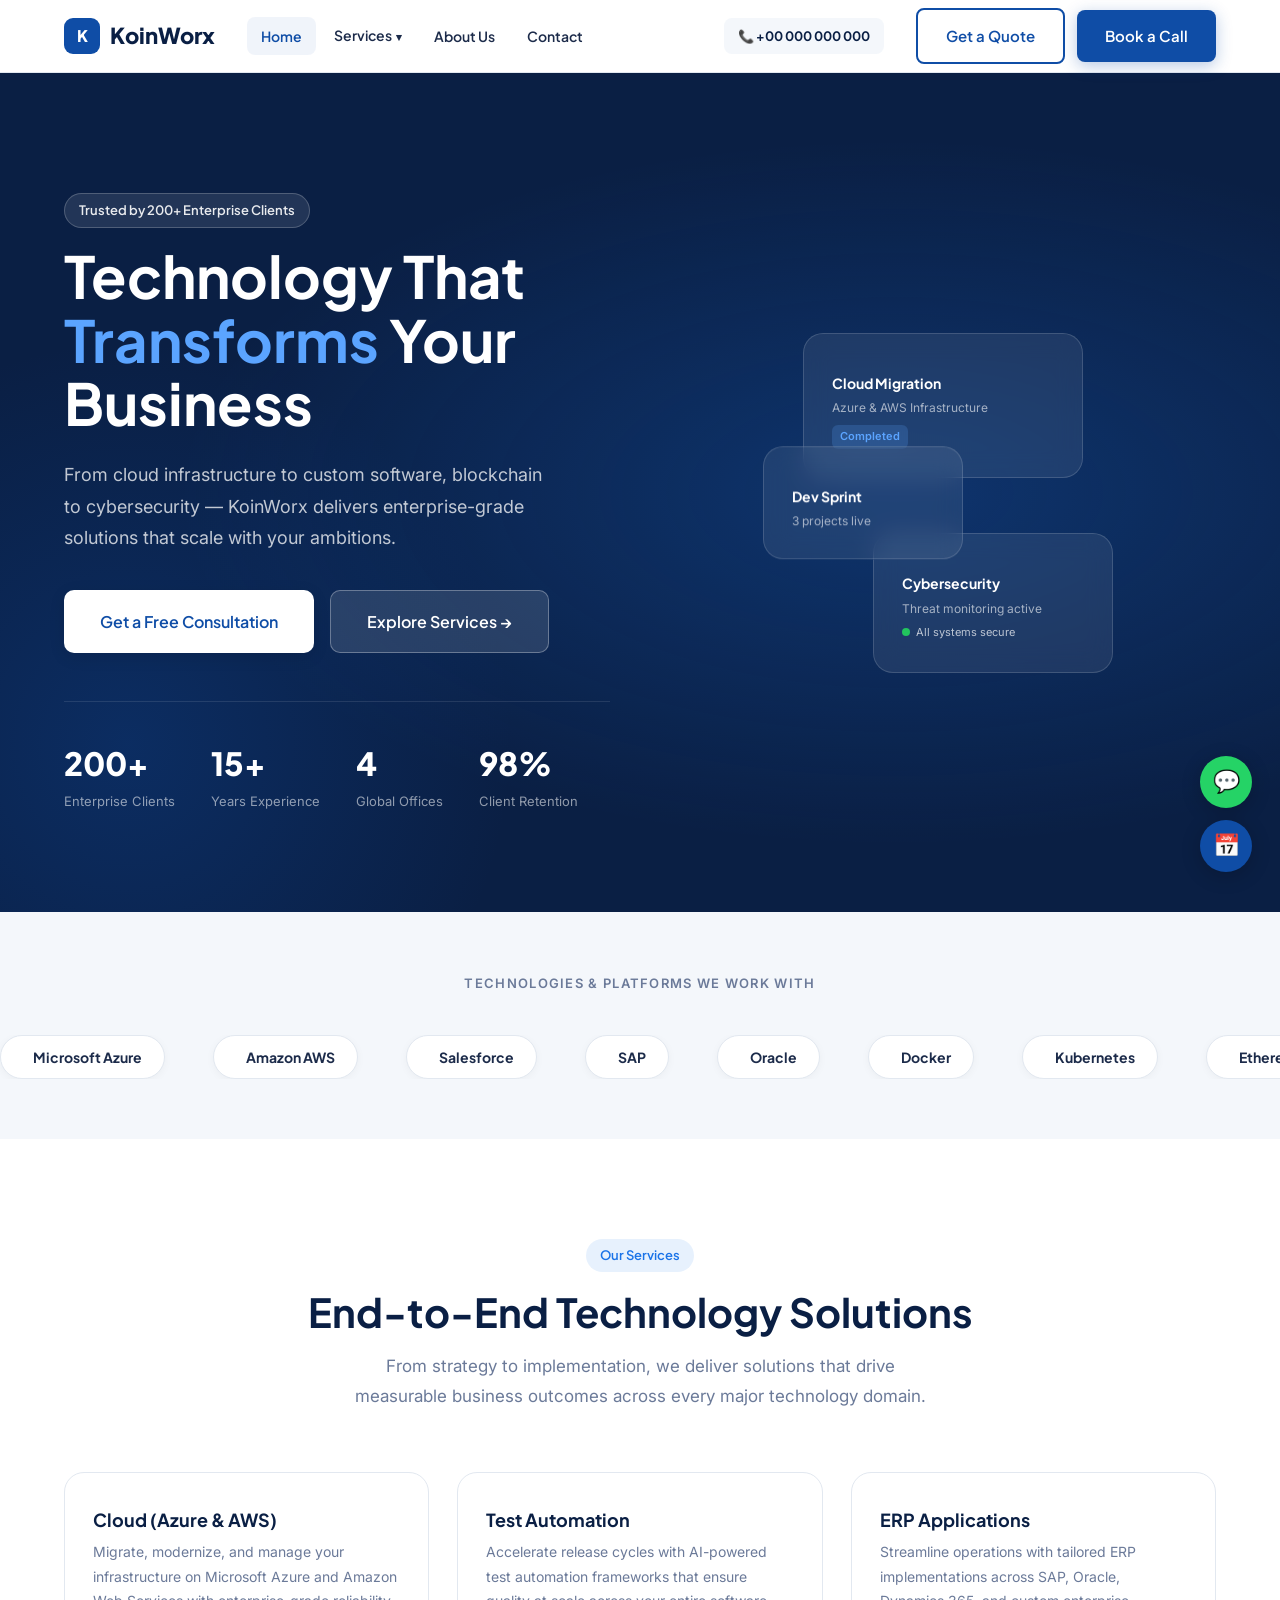
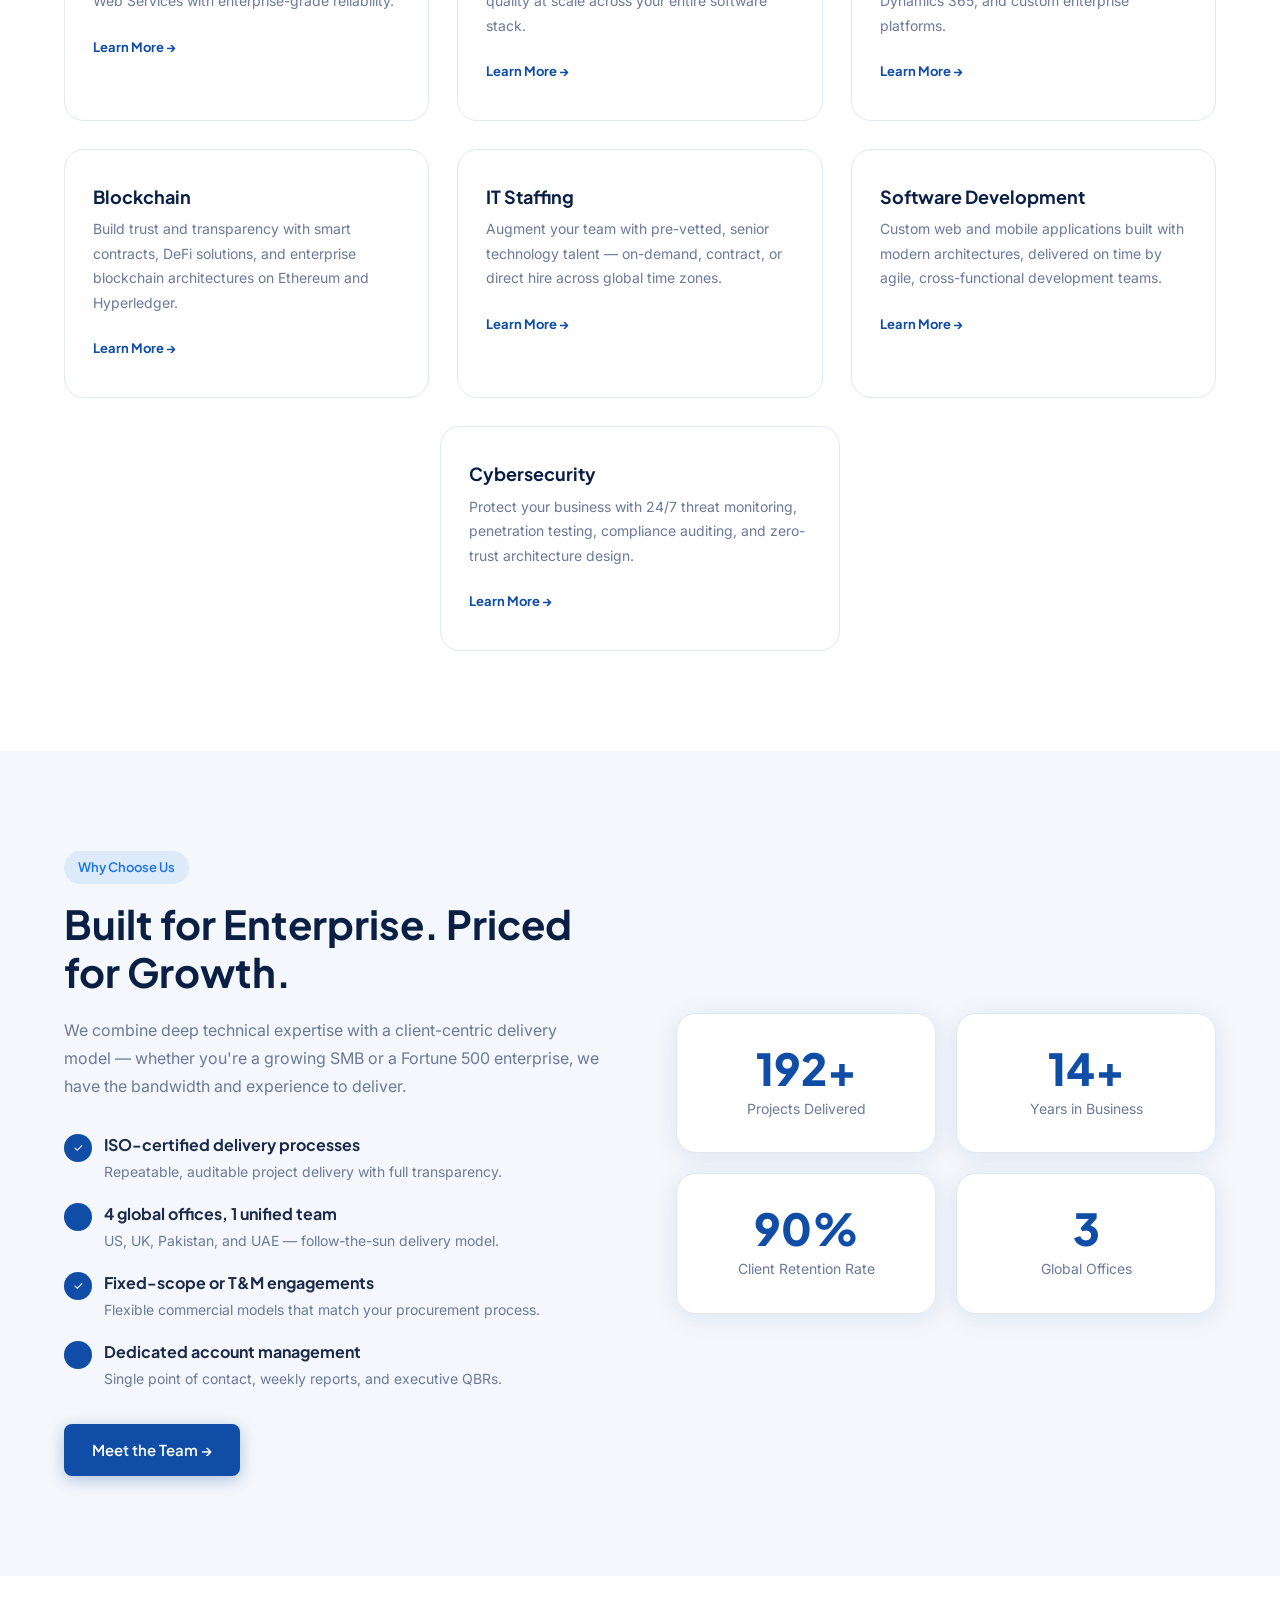
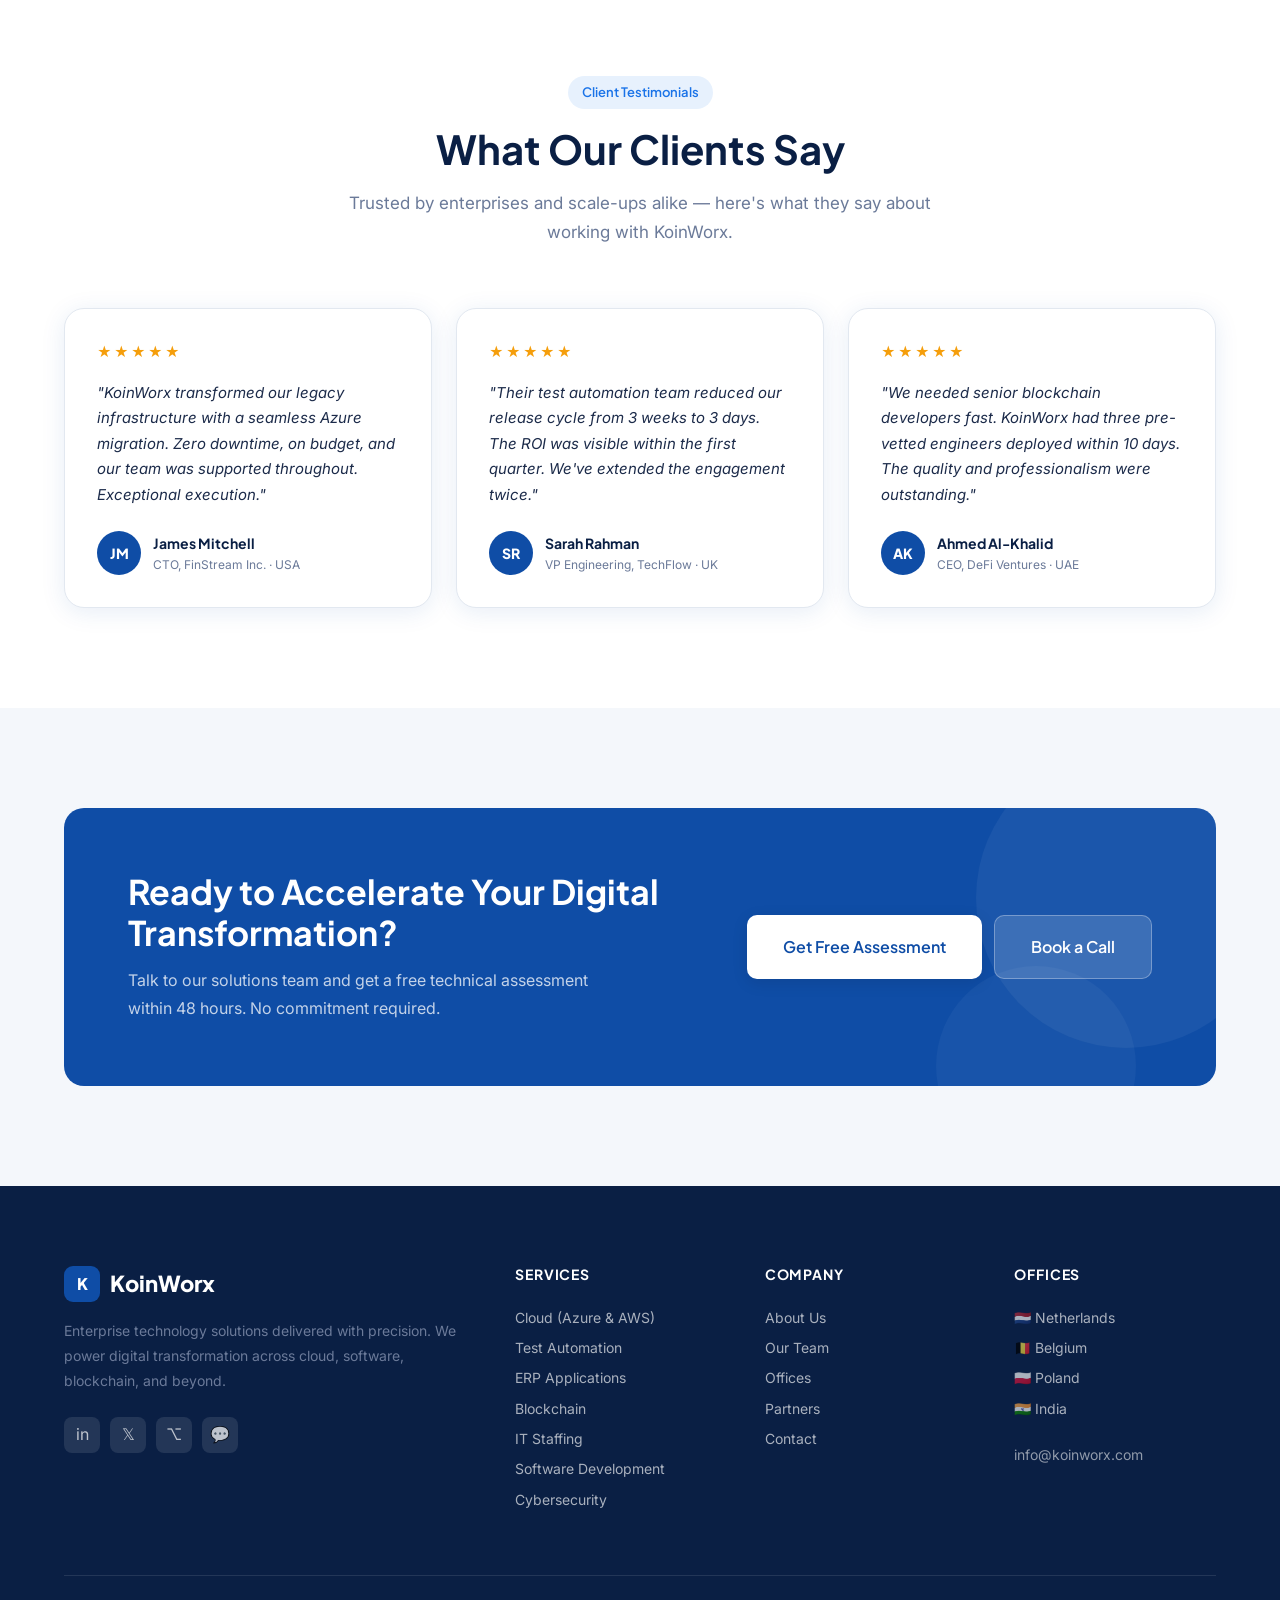
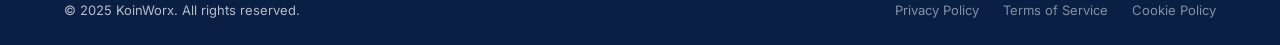
==== commit 63065d50: "Update meta description in index.html Removed the location details from the meta description." ====
--- a/index.html
+++ b/index.html
@@ -4,7 +4,7 @@
   <meta charset="UTF-8" />
   <meta name="viewport" content="width=device-width, initial-scale=1.0" />
   <title>KoinWorx — Enterprise Technology Solutions</title>
-  <meta name="description" content="KoinWorx delivers enterprise-grade cloud, software development, blockchain, ERP, cybersecurity, and IT staffing solutions across the US, UK, Pakistan, and UAE." />
+  <meta name="description" content="KoinWorx delivers enterprise-grade cloud, software development, blockchain, ERP, cybersecurity, and IT staffing solutions" />
   <link rel="preconnect" href="https://fonts.googleapis.com" />
   <link rel="stylesheet" href="css/style.css" />
 </head>
